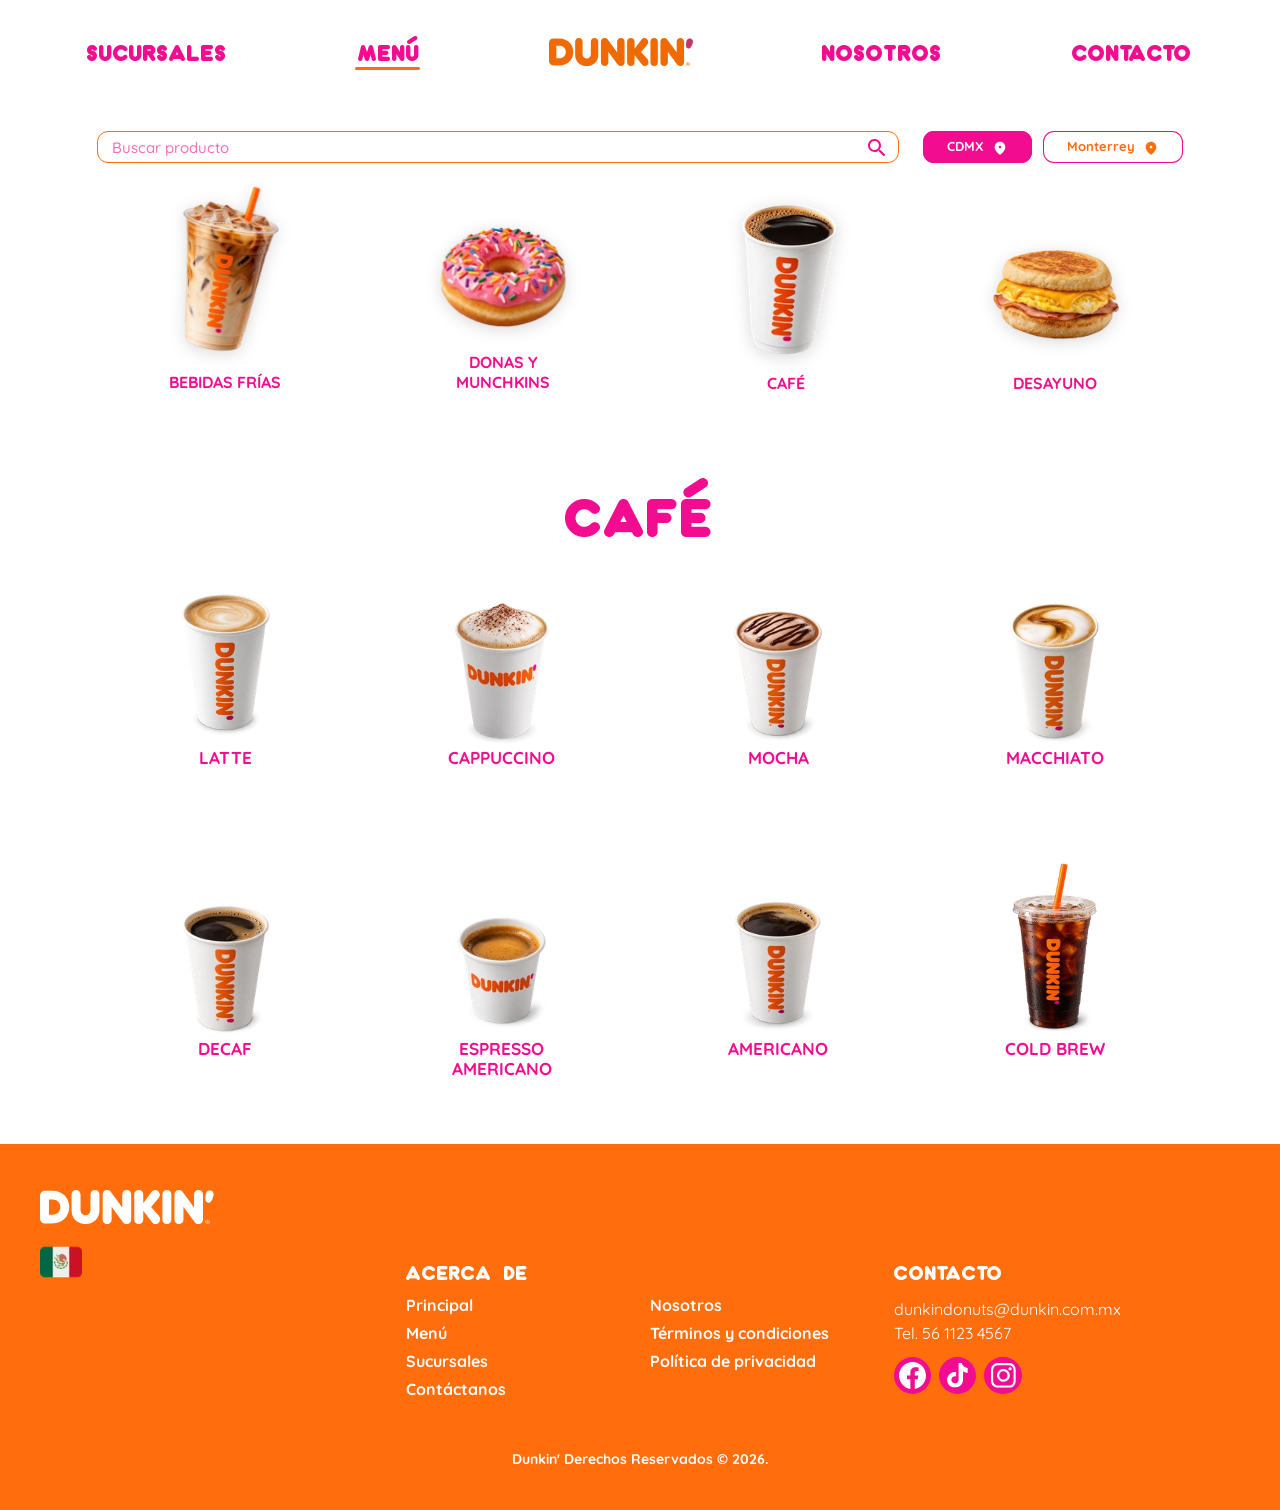
==== menu-cafe.html @ 3e859b5a "Entrega académica de Dunkin Web" ====
<!doctype html>
<html lang="es-MX">
<head>
  <meta charset="utf-8">
  <meta name="viewport" content="width=device-width, initial-scale=1">
  <title>Menú-Café | Dunkin’ México</title>
  <link rel="icon" href="data:,">
  <link rel="stylesheet" href="css/tokens.css">
  <link rel="stylesheet" href="css/base.css?v=5.2">
  <link rel="stylesheet" href="css/layout.css">
  <link rel="stylesheet" href="css/components.css?v=interaccion">
  <link rel="stylesheet" href="css/site-header.css?v=menu-movil">
  <link rel="stylesheet" href="css/menu-categories.css?v=5.2.1">
  <link rel="stylesheet" href="css/product-card.css?v=interaccion">
  <link rel="stylesheet" href="css/catalog-controls.css?v=fila">
  <link rel="stylesheet" href="css/menu-cafe.css?v=barra-superior">
  <script src="js/city-preference.js" defer></script>
  <link rel="stylesheet" href="css/mobile-menu.css">
  <script src="js/main.js?v=menu-movil-final" defer></script>
  <script src="js/menu-cafe.js?v=barra-superior" defer></script>
</head>
<body class="menu-cafe">
  <a class="skip-link" href="#contenido">Saltar al contenido</a>

  <header id="site-header" class="site-header">
    <div class="site-header__surface layout-container site-header__container">
      <nav id="site-navigation" class="site-header__nav" aria-label="Navegación principal">
        <a class="site-header__link site-header__link--store" href="sucursales.html" aria-label="Sucursales">
          <span class="site-header__store-text">SUCURSALES</span>
          <img class="site-header__store-icon" src="assets/icons/sucursal-movil.svg" alt="" width="32" height="32">
        </a>
        <a id="site-header-menu" class="site-header__link site-header__secondary" href="menu-cafe.html" aria-current="page">MENÚ</a>
        <a class="site-header__brand" href="index.html" aria-label="Dunkin’, inicio">
          <img src="assets/logos/dunkin-header.svg" alt="" width="144" height="28">
        </a>
        <a id="site-header-about" class="site-header__link site-header__secondary" href="nosotros.html">NOSOTROS</a>
        <a id="site-header-contact" class="site-header__link site-header__secondary" href="#footer-contact">CONTACTO</a>
        <button class="site-header__toggle button--graphic button--primary" type="button" aria-label="Menú"
                aria-controls="mobile-menu" aria-haspopup="dialog" aria-expanded="false" hidden>
          <!-- Geometría original de menu-movil.svg, con los estados cromáticos compartidos. -->
          <svg width="32" height="32" viewBox="0 0 32 32" fill="none" aria-hidden="true" focusable="false">
            <rect class="button__graphic-surface" width="32" height="32" rx="16" />
            <path class="button__graphic-ink" d="M9 9H23M9 16.2593H23M9 23H23" stroke-width="3" stroke-linecap="round" />
          </svg>
        </button>
      </nav>
    </div>
  </header>

  <main id="contenido" class="menu-cafe__main" tabindex="-1">
    <div class="layout-container menu-cafe__filters catalog-controls-row">
      <form class="catalog-search" role="search" aria-label="Buscar producto" data-catalog-search="cafe-products">
        <input type="search" name="producto" aria-label="Buscar producto" aria-controls="cafe-products" placeholder="Buscar producto" autocomplete="off">
        <button class="catalog-search__action" type="button" data-search-clear aria-label="Limpiar búsqueda" hidden><span aria-hidden="true">×</span></button>
        <button class="catalog-search__action" type="submit" aria-label="Buscar"><img src="assets/icons/menu-cafe/buscar-producto.svg" width="17" height="17" alt=""></button>
      </form>
      <fieldset class="catalog-cities" aria-label="Ciudad" data-catalog-city>
        <label class="button button--small button--with-icon button--compact button--compact-flat catalog-cities__choice">
          <input type="radio" name="ciudad" value="cdmx" autocomplete="off" checked>
          CDMX <span class="button__location-icon" aria-hidden="true"></span>
        </label>
        <label class="button button--small button--with-icon button--compact button--compact-flat catalog-cities__choice">
          <input type="radio" name="ciudad" value="monterrey" autocomplete="off">
          Monterrey <span class="button__location-icon button__location-icon--monterrey" aria-hidden="true"></span>
        </label>
      </fieldset>
    </div>

    <nav class="menu-cafe__categories" aria-label="Categorías del menú">
      <div class="layout-container menu-cafe__category-row">
        <ul class="layout-grid menu-category-grid" role="list">
          <li class="menu-category--cold">
            <div class="category-link" data-category="bebidas-frias">
              <picture>
                <source type="image/webp" srcset="assets/images/webp/categories/bebidas-frias-180.webp 180w, assets/images/webp/categories/bebidas-frias-360.webp 360w" sizes="149px">
                <img class="category-link__image image-shadow image-shadow--alpha" src="assets/images/categories/bebidas-frias.png" width="1182" height="1330" alt="" loading="lazy">
              </picture>
              <span class="category-label">BEBIDAS FRÍAS</span>
            </div>
          </li>
          <li class="menu-category--donuts">
            <div class="category-link" data-category="donas-y-munchkins">
              <picture>
                <source type="image/webp" srcset="assets/images/webp/categories/donas-y-munchkins-180.webp 180w, assets/images/webp/categories/donas-y-munchkins-360.webp 360w" sizes="179px">
                <img class="category-link__image image-shadow image-shadow--alpha" src="assets/images/categories/donas-y-munchkins.png" width="1536" height="1024" alt="" loading="lazy">
              </picture>
              <span class="category-label">DONAS Y MUNCHKINS</span>
            </div>
          </li>
          <li class="menu-category--coffee">
            <a class="category-link" data-category="cafe" href="#cafe" aria-current="location">
              <picture>
                <source type="image/webp" srcset="assets/images/webp/categories/cafe-180.webp 180w, assets/images/webp/categories/cafe-360.webp 360w" sizes="158px">
                <img class="category-link__image image-shadow image-shadow--alpha" src="assets/images/categories/cafe.png" width="1145" height="1374" alt="" loading="lazy">
              </picture>
              <span class="category-label">CAFÉ</span>
            </a>
          </li>
          <li class="menu-category--breakfast">
            <div class="category-link" data-category="desayuno">
              <picture>
                <source type="image/webp" srcset="assets/images/webp/categories/desayuno-180.webp 180w, assets/images/webp/categories/desayuno-360.webp 360w" sizes="150px">
                <img class="category-link__image image-shadow image-shadow--alpha" src="assets/images/categories/desayuno.png" width="1536" height="1024" alt="" loading="lazy">
              </picture>
              <span class="category-label">DESAYUNO</span>
            </div>
          </li>
        </ul>
      </div>
      <div class="catalog-category-rail" data-category-rail="62" tabindex="0" role="group" aria-label="Categorías desplazables">
        <ul class="catalog-category-rail-list" role="list">
          <li class="menu-category--breakfast">
            <div class="category-link" data-category="desayuno">
              <picture>
                <source type="image/webp" srcset="assets/images/webp/categories/desayuno-180.webp 180w, assets/images/webp/categories/desayuno-360.webp 360w" sizes="127px">
                <img class="category-link__image image-shadow image-shadow--alpha" src="assets/images/categories/desayuno.png" width="1536" height="1024" alt="" loading="lazy">
              </picture>
              <span class="category-label">DESAYUNOS</span>
            </div>
          </li>
          <li class="menu-category--coffee">
            <a class="category-link" data-category="cafe" href="#cafe" aria-current="location">
              <picture>
                <source type="image/webp" srcset="assets/images/webp/categories/cafe-180.webp 180w, assets/images/webp/categories/cafe-360.webp 360w" sizes="113px">
                <img class="category-link__image image-shadow image-shadow--alpha" src="assets/images/categories/cafe.png" width="1145" height="1374" alt="" loading="lazy">
              </picture>
              <span class="category-label">CAFÉS</span>
            </a>
          </li>
          <li class="menu-category--donuts">
            <div class="category-link" data-category="donas-y-munchkins">
              <picture>
                <source type="image/webp" srcset="assets/images/webp/categories/donas-y-munchkins-180.webp 180w, assets/images/webp/categories/donas-y-munchkins-360.webp 360w" sizes="135px">
                <img class="category-link__image image-shadow image-shadow--alpha" src="assets/images/categories/donas-y-munchkins.png" width="1536" height="1024" alt="" loading="lazy">
              </picture>
              <span class="category-label">DONAS Y MUNCHKINS</span>
            </div>
          </li>
          <li class="menu-category--cold">
            <div class="category-link" data-category="bebidas-frias">
              <picture>
                <source type="image/webp" srcset="assets/images/webp/categories/bebidas-frias-180.webp 180w, assets/images/webp/categories/bebidas-frias-360.webp 360w" sizes="112px">
                <img class="category-link__image image-shadow image-shadow--alpha" src="assets/images/categories/bebidas-frias.png" width="1182" height="1330" alt="" loading="lazy">
              </picture>
              <span class="category-label">BEBIDAS FRÍAS</span>
            </div>
          </li>
        </ul>
      </div>
    </nav>

    <section id="cafe" class="layout-container menu-cafe__catalog" aria-labelledby="cafe-title">
      <h1 id="cafe-title">CAFÉ</h1>
      <ul id="cafe-products" class="menu-cafe__products" role="list" aria-labelledby="cafe-title">
        <li id="producto-latte" class="product-card product-card--latte">
          <picture class="product-card__media">
            <source type="image/webp" srcset="assets/images/webp/menu-cafe/latte-192.webp 192w, assets/images/webp/menu-cafe/latte-384.webp 384w" sizes="(min-width: 48rem) 120px, 104px">
            <img class="product-card__image" src="assets/images/menu-cafe/originales/latte.png" width="1024" height="1536" alt="" loading="lazy" decoding="async">
          </picture>
          <span class="product-card__name">LATTE</span>
        </li>
        <li id="producto-cappuccino" class="product-card product-card--cappuccino">
          <picture class="product-card__media">
            <source type="image/webp" srcset="assets/images/webp/menu-cafe/cappuccino-192.webp 192w, assets/images/webp/menu-cafe/cappuccino-384.webp 384w" sizes="(min-width: 48rem) 141px, 122px">
            <img class="product-card__image" src="assets/images/menu-cafe/originales/cappuccino.png" width="1199" height="1312" alt="" loading="lazy" decoding="async">
          </picture>
          <span class="product-card__name">CAPPUCCINO</span>
        </li>
        <li id="producto-mocha" class="product-card product-card--mocha">
          <picture class="product-card__media">
            <source type="image/webp" srcset="assets/images/webp/menu-cafe/mocha-192.webp 192w, assets/images/webp/menu-cafe/mocha-384.webp 384w" sizes="(min-width: 48rem) 143px, 124px">
            <img class="product-card__image" src="assets/images/menu-cafe/originales/mocha.png" width="1225" height="1284" alt="" loading="lazy" decoding="async">
          </picture>
          <span class="product-card__name">MOCHA</span>
        </li>
        <li id="producto-macchiato" class="product-card product-card--macchiato">
          <picture class="product-card__media">
            <source type="image/webp" srcset="assets/images/webp/menu-cafe/macchiato-192.webp 192w, assets/images/webp/menu-cafe/macchiato-384.webp 384w" sizes="(min-width: 48rem) 142px, 123px">
            <img class="product-card__image" src="assets/images/menu-cafe/originales/macchiato.png" width="1210" height="1300" alt="" loading="lazy" decoding="async">
          </picture>
          <span class="product-card__name">MACCHIATO</span>
        </li>
        <li id="producto-decaf" class="product-card product-card--decaf">
          <picture class="product-card__media">
            <source type="image/webp" srcset="assets/images/webp/menu-cafe/decaf-192.webp 192w, assets/images/webp/menu-cafe/decaf-384.webp 384w" sizes="(min-width: 48rem) 153px, 133px">
            <img class="product-card__image" src="assets/images/menu-cafe/originales/decaf.png" width="1312" height="1199" alt="" loading="lazy" decoding="async">
          </picture>
          <span class="product-card__name">DECAF</span>
        </li>
        <li id="producto-espresso" class="product-card product-card--espresso">
          <picture class="product-card__media">
            <source type="image/webp" srcset="assets/images/webp/menu-cafe/espresso-192.webp 192w, assets/images/webp/menu-cafe/espresso-384.webp 384w" sizes="(min-width: 48rem) 153px, 133px">
            <img class="product-card__image" src="assets/images/menu-cafe/originales/espresso.png" width="1312" height="1199" alt="" loading="lazy" decoding="async">
          </picture>
          <span class="product-card__name">ESPRESSO<br>AMERICANO</span>
        </li>
        <li id="producto-americano" class="product-card product-card--americano">
          <picture class="product-card__media">
            <source type="image/webp" srcset="assets/images/webp/menu-cafe/americano-192.webp 192w, assets/images/webp/menu-cafe/americano-384.webp 384w" sizes="(min-width: 48rem) 144px, 125px">
            <img class="product-card__image" src="assets/images/menu-cafe/originales/americano.png" width="1237" height="1271" alt="" loading="lazy" decoding="async">
          </picture>
          <span class="product-card__name">AMERICANO</span>
        </li>
        <li id="producto-cold-brew" class="menu-cafe__linked-product">
          <a class="product-card product-card--cold-brew" href="producto.html?producto=cold-brew">
            <picture class="product-card__media">
              <source type="image/webp" srcset="assets/images/webp/menu-cafe/cold-brew-192.webp 192w, assets/images/webp/menu-cafe/cold-brew-384.webp 384w" sizes="(min-width: 48rem) 120px, 104px">
              <img class="product-card__image" src="assets/images/menu-cafe/originales/cold-brew.png" width="1024" height="1536" alt="" loading="lazy" decoding="async">
            </picture>
            <span class="product-card__name">COLD BREW</span>
          </a>
        </li>
      </ul>
      <div class="catalog-empty" data-search-empty hidden>
        <h2>No encontramos productos</h2>
        <p>Intenta buscar con otro nombre.</p>
        <button type="button" class="catalog-empty__restore" data-search-clear>Ver todos los productos</button>
      </div>
      <p class="catalog-search__status" role="status" data-search-status></p>
    </section>
  </main>

  <footer id="site-footer" class="site-footer">
    <div class="layout-container layout-grid site-footer__inner">
      <div class="site-footer__brand">
        <a href="index.html" aria-label="Dunkin’, inicio">
          <picture>
            <source media="(min-width: 48rem)" srcset="assets/logos/dunkin-footer-escritorio.svg" width="174" height="35">
            <img src="assets/logos/dunkin-footer-movil.svg" width="168" height="33" alt="">
          </picture>
        </a>
        <picture class="site-footer__flag"><source type="image/webp" srcset="assets/images/webp/brand/bandera-mexico-48.webp 48w, assets/images/webp/brand/bandera-mexico-96.webp 96w" sizes="42px"><img src="assets/images/brand/bandera-mexico.png" width="40" height="40" alt="México" loading="lazy"></picture>
      </div>
      <nav class="site-footer__nav" aria-labelledby="footer-about">
        <h2 class="site-footer__heading" id="footer-about">ACERCA DE</h2>
        <ul class="site-footer__links" role="list">
          <li><a href="index.html">Principal</a></li>
          <li><a href="menu-cafe.html" aria-current="page">Menú</a></li>
          <li><a href="sucursales.html">Sucursales</a></li>
          <li><a href="#footer-contact">Contáctanos</a></li>
        </ul>
        <ul class="site-footer__links" role="list">
          <li><a href="nosotros.html">Nosotros</a></li>
          <li><a role="link" aria-disabled="true">Términos y condiciones</a></li>
          <li><a role="link" aria-disabled="true">Política de privacidad</a></li>
        </ul>
      </nav>
      <div class="site-footer__contact">
        <h2 class="site-footer__heading" id="footer-contact">CONTACTO</h2>
        <address>
          <a href="mailto:dunkindonuts@dunkin.com.mx">dunkindonuts@dunkin.com.mx</a>
          <a href="tel:5611234567">Tel. 56 1123 4567</a>
        </address>
        <ul class="site-footer__socials" role="list" aria-label="Redes sociales">
          <li><a class="site-footer__social" aria-label="Facebook" role="link" aria-disabled="true"><picture>
            <source media="(min-width: 48rem)" srcset="assets/icons/facebook-escritorio.svg" width="27" height="27">
            <img src="assets/icons/facebook-movil.svg" width="27" height="27" alt="">
          </picture></a></li>
          <li><a class="site-footer__social" aria-label="TikTok" role="link" aria-disabled="true"><picture>
            <source media="(min-width: 48rem)" srcset="assets/icons/tiktok-escritorio.svg" width="21" height="25">
            <img src="assets/icons/tiktok-movil.svg" width="21" height="24" alt="">
          </picture></a></li>
          <li><a class="site-footer__social" aria-label="Instagram" role="link" aria-disabled="true"><picture>
            <source media="(min-width: 48rem)" srcset="assets/icons/instagram-escritorio.svg" width="25" height="25">
            <img src="assets/icons/instagram-movil.svg" width="24" height="24" alt="">
          </picture></a></li>
        </ul>
      </div>
      <p class="site-footer__copyright">Dunkin' Derechos Reservados © 2026.</p>
    </div>
  </footer>
</body>
</html>
---- css/tokens.css ----
:root {
  /* Figma: colores, radios, tipografía y medidas de los frames. */
  --color-pink: #F20C90;
  --color-orange: #FF6D0D;
  --color-light-pink: #F76DBC;
  --color-white: #FFFFFF;
  --color-off-white: #F5F5F5;
  --color-dark: #1C1C1C;

  --radius-button: 11px;
  --radius-label: 15px;
  --radius-photo: 25px;

  --font-dunkin-sans: "Dunkin Sans";
  --font-dunkin-regular: "Dunkin Regular";
  --font-quicksand: "Quicksand";
  --weight-regular: 400;
  --weight-semibold: 600;
  --weight-bold: 700;

  /* Tamaños en rem equivalentes a las lecturas de Figma a 16 px de raíz. */
  --type-hero-mobile: 3rem;
  --type-hero-intro-desktop: 4.061875rem; /* 64.99 px */
  --type-hero-brand-desktop: 7.673125rem; /* 122.77 px */
  --type-featured-mobile: 2.875rem;
  --type-featured-desktop: 5rem;
  --type-section-title: 3rem;
  --type-store-promo: 2.5rem;
  --type-nav-desktop: 1.25rem;
  --type-locator: 1.5rem;
  --type-copy-mobile: 1rem;
  --type-copy-desktop: 1.25rem;
  --type-category-mobile: 0.9375rem;
  --type-category-desktop: 1.006875rem; /* 16.11 px */
  --type-marquee-mobile: 0.9375rem;
  --type-marquee-desktop: 1.25rem;
  --type-footer-mobile: 0.9375rem;
  --type-footer-desktop: 0.97rem; /* 15.52 px */
  --type-button-small: 0.8125rem;
  --type-button-default: 1rem;
  --type-button-large: 1.125rem;

  --leading-tight: 1.2;
  --leading-copy: 1.5;
  --leading-store-promo: 1.075; /* 43 px a 40 px */
  --leading-marquee-mobile: 1.066667; /* 16 px a 15 px */
  --tracking-featured-copy: -0.019em;
  --tracking-store-promo: -0.04em;

  --reference-desktop: 82.375rem; /* 1318 px */
  --reference-mobile: 25.125rem; /* 402 px */

  /* Propuesta web: espaciado y límite exterior del contenedor. */
  --space-4: 0.25rem;
  --space-8: 0.5rem;
  --space-12: 0.75rem;
  --space-16: 1rem;
  --space-24: 1.5rem;
  --space-32: 2rem;
  --space-40: 2.5rem;
  --space-48: 3rem;
  --space-64: 4rem;
  --space-80: 5rem;
  --space-96: 6rem;

  --container-max: var(--reference-desktop);
  --grid-gutter-wide: 1.25rem;
  --brand-label-padding-inline: 1.8125rem; /* 29 px en Figma */
  --target-size: 2.75rem;

  /* Normalizaciones web. Las medidas originales figuran en la guía. */
  --leading-marquee-desktop: 1.5rem;
  --leading-footer-body: 1.25rem;
  --shadow-soft: 0 3px 8px rgba(0, 0, 0, .15);
  --shadow-medium: 0 4px 12px rgba(0, 0, 0, .25);
}
---- css/base.css ----
/* Las tres fuentes .otf locales contienen datos TrueType. */
@font-face {
  font-family: "Dunkin Sans";
  src: url("../assets/fonts/dunkin-sans-regular.otf") format("truetype");
  font-style: normal;
  font-weight: 400;
  font-display: swap;
}

@font-face {
  font-family: "Dunkin Sans";
  src: url("../assets/fonts/dunkin-sans-bold.otf") format("truetype");
  font-style: normal;
  font-weight: 700;
  font-display: swap;
}

@font-face {
  font-family: "Dunkin Regular";
  src: url("../assets/fonts/dunkin-regular.otf") format("truetype");
  font-style: normal;
  font-weight: 400;
  font-display: swap;
}

@font-face {
  font-family: "Quicksand";
  src: url("../assets/fonts/quicksand-variable.ttf") format("truetype");
  font-style: normal;
  font-weight: 300 700;
  font-display: swap;
}

*, *::before, *::after {
  box-sizing: border-box;
}

body {
  margin: 0;
  background: var(--color-white);
  color: var(--color-dark);
  font-family: var(--font-quicksand);
  font-size: var(--type-copy-mobile);
  font-weight: var(--weight-regular);
  font-synthesis: none;
  line-height: var(--leading-copy);
}

:where(h1, h2, h3, p, ul, figure) {
  margin: 0;
}

:where(h1, h2, h3) {
  font-family: var(--font-dunkin-sans);
  font-weight: var(--weight-bold);
  line-height: var(--leading-tight);
  overflow-wrap: anywhere;
}

:where(ul) {
  padding-inline-start: var(--space-24);
}

:where(img) {
  display: block;
  max-inline-size: 100%;
  block-size: auto;
}

:where(a) {
  color: inherit;
  text-underline-offset: 0.16em;
}

:where(button) {
  color: inherit;
  font: inherit;
}

:focus-visible {
  outline: 2px solid currentColor;
  outline-offset: var(--space-4);
}

.skip-link {
  position: absolute;
  inset-block-start: var(--space-8);
  inset-inline-start: var(--space-8);
  z-index: 11;
  padding: var(--space-8) var(--space-12);
  background: var(--color-white);
  color: var(--color-dark);
  font-weight: var(--weight-bold);
}

.skip-link:not(:focus) {
  clip-path: inset(50%);
}
---- css/layout.css ----
/* Propuesta web: 4 columnas de base, 8 desde 768 px y 10 desde 1024 px. */
:root {
  --grid-columns: 4;
  --page-gutter: var(--space-24);
  --grid-gap: var(--space-16);
  --section-space: var(--space-32);
}

@media (min-width: 48rem) {
  :root {
    --grid-columns: 8;
    --page-gutter: var(--space-32);
    --grid-gap: var(--grid-gutter-wide);
    --section-space: var(--space-40);
  }
}

@media (min-width: 64rem) {
  :root {
    --grid-columns: 10;
    --page-gutter: var(--space-40);
    --grid-gap: var(--grid-gutter-wide);
    --section-space: var(--space-48);
  }
}

.layout-container {
  inline-size: 100%;
  max-inline-size: var(--container-max);
  margin-inline: auto;
  padding-inline: var(--page-gutter);
}

.layout-grid {
  display: grid;
  grid-template-columns: repeat(var(--grid-columns), minmax(0, 1fr));
  gap: var(--grid-gap);
}

.layout-grid > * {
  min-inline-size: 0;
}

/* Cuatro elementos por fila desde tableta. En 10 columnas, los extremos
   ocupan dos columnas y los elementos centrales ocupan tres. */
.layout-grid--four-up > * {
  grid-column: span 2;
}

@media (min-width: 64rem) {
  .layout-grid--four-up > :is(:nth-child(4n + 2), :nth-child(4n + 3)) {
    grid-column: span 3;
  }
}

.layout-stack {
  display: flex;
  flex-direction: column;
  align-items: start;
  gap: var(--stack-gap, var(--space-16));
}

.layout-cluster {
  display: flex;
  flex-wrap: wrap;
  align-items: center;
  gap: var(--cluster-gap, var(--space-16));
}
---- css/components.css ----
.button {
  --button-background: transparent;
  --button-color: var(--color-white);
  --button-border: transparent;
  --button-font-size: var(--type-button-default);
  --button-padding-inline: var(--space-24);

  position: relative;
  display: inline-flex;
  align-items: center;
  justify-content: center;
  min-inline-size: var(--target-size);
  min-block-size: var(--target-size);
  max-inline-size: 100%;
  padding: var(--space-8) var(--button-padding-inline);
  border: 1px solid var(--button-border);
  border-radius: var(--radius-button);
  background: var(--button-display-background, var(--button-background));
  color: var(--button-display-color, var(--button-color));
  font-family: var(--font-quicksand);
  font-size: var(--button-font-size);
  font-weight: var(--weight-bold);
  line-height: var(--leading-tight);
  text-align: center;
  text-decoration: none;
  overflow-wrap: anywhere;
  cursor: pointer;
}

.button--primary {
  --button-background: var(--color-pink);
}

.button--secondary {
  --button-background: var(--color-orange);
}

.button--inverse {
  --button-background: var(--color-white);
  --button-color: var(--color-pink);
}

.button--outline {
  --button-color: var(--color-pink);
  --button-border: var(--color-orange);
}

.button--outline[data-outline="pink"] {
  --button-border: var(--color-pink);
}

.button--small {
  --button-font-size: var(--type-button-small);
}

.button--large {
  --button-font-size: var(--type-button-large);
}

.button--narrow {
  --button-padding-inline: var(--space-12);
}

.button--compact {
  min-block-size: 0;
  border: 0;
}

.button--compact::before {
  position: absolute;
  inset-inline: 0;
  inset-block: min(0px, calc((100% - var(--target-size)) / 2));
  content: "";
}

.button--compact-flat {
  min-block-size: 2rem;
  padding-block: 0;
}

.button--with-icon {
  gap: var(--space-8);
}

.button--with-icon img,
.button--icon-only img {
  flex: none;
}

.button--icon-only {
  padding: var(--space-4);
}

.button__location-icon {
  flex: none;
  inline-size: var(--space-24);
  block-size: var(--space-24);
  background-color: currentColor;
  mask: url("../assets/icons/ubicacion.svg") center / contain no-repeat;
}

/* Los botones de icono con arte vectorial conservan su área táctil transparente. */
.button__graphic-surface {
  fill: var(--button-display-background, var(--button-background));
  stroke: var(--button-display-edge, transparent);
  stroke-width: 2px;
}

.button__graphic-ink {
  stroke: var(--button-display-color, var(--button-color, var(--color-white)));
}

@media (hover: hover) and (pointer: fine) {
  :is(.button, .button--graphic) {
    --button-hover-scale: 1.03;
    --button-hover-transition: 250ms ease;
  }

  :is(.button--primary, .button--secondary) {
    --button-hover-background: var(--color-white);
    --button-hover-color: var(--button-background);
    --button-hover-edge: var(--button-background);
  }

  .button--inverse {
    --button-hover-background: var(--color-pink);
    --button-hover-color: var(--color-white);
  }

  .button--outline {
    --button-hover-background: var(--button-border);
    --button-hover-color: var(--color-white);
  }

  :is(.button, .button--graphic):hover:not(:disabled, [aria-disabled="true"]) {
    --button-display-background: var(--button-hover-background, var(--button-background));
    --button-display-color: var(--button-hover-color, var(--button-color, var(--color-white)));
    --button-display-edge: var(--button-hover-edge, transparent);

    scale: var(--button-hover-scale);
  }

  /* El borde superpuesto no cambia el tamaño, incluso si el botón no tiene borde en reposo. */
  .button::after {
    position: absolute;
    inset: 0;
    border: 1px solid var(--button-display-edge, transparent);
    border-radius: inherit;
    pointer-events: none;
    transition: border-color var(--button-hover-transition);
    content: "";
  }

  .button__graphic-surface {
    transition: fill var(--button-hover-transition), stroke var(--button-hover-transition);
  }

  .button__graphic-ink {
    transition: stroke var(--button-hover-transition);
  }

  @media (prefers-reduced-motion: reduce) {
    :is(.button, .button--graphic) {
      --button-hover-scale: 1;
      --button-hover-transition: 0s;
    }
  }
}

:is(.button, .button--graphic, .loop-control):not(:disabled, [aria-disabled="true"]) {
  transition: scale 120ms ease;
}

@media (hover: hover) and (pointer: fine) {
  :is(.button, .button--graphic):not(:disabled, [aria-disabled="true"]) {
    transition: background-color var(--button-hover-transition),
      color var(--button-hover-transition),
      scale var(--button-scale-transition, var(--button-hover-transition));
  }
}

@media (prefers-reduced-motion: no-preference) {
  :is(.button, .button--graphic, .loop-control):active:not(:disabled, [aria-disabled="true"]) {
    --button-scale-transition: 120ms ease;
    scale: .97;
  }
}

@media (prefers-reduced-motion: reduce) {
  .loop-control {
    transition: none;
  }
}

.loop-control {
  display: grid;
  inline-size: var(--target-size);
  block-size: var(--target-size);
  place-items: center;
  padding: 0;
  border: 0;
  border-radius: var(--radius-button);
  background: transparent;
  color: var(--color-pink);
  cursor: pointer;
}

.loop-control[hidden] {
  display: none;
}

.loop-control::before,
.loop-control::after {
  content: "";
  grid-area: 1 / 1;
}

.loop-control::before {
  inline-size: 1.75rem;
  block-size: 1.75rem;
  border: 1px solid currentColor;
  border-radius: 50%;
  background: var(--color-white);
}

.loop-control::after {
  inline-size: 0.625rem;
  block-size: 0.75rem;
  border-inline: 0.1875rem solid currentColor;
}

.loop-control[data-paused]::after {
  border: 0;
  background: currentColor;
  clip-path: polygon(0 0, 100% 50%, 0 100%);
  translate: 1px 0;
}

.loop-control:focus-visible {
  outline-offset: -2px;
}

:is(.button, .store-locator-link):focus-visible {
  outline: 2px solid var(--color-dark);
  outline-offset: 2px;
  box-shadow: 0 0 0 2px var(--color-white);
}

.button:disabled {
  opacity: 0.55;
  cursor: default;
}

@media (forced-colors: active) {
  :is(.button, .store-locator-link):focus-visible {
    outline-color: Highlight;
  }
}

.store-locator-banner {
  background: var(--color-pink);
}

.store-locator-link {
  display: flex;
  justify-content: center;
  align-items: center;
  gap: 0.5625rem;
  min-block-size: var(--space-64);
  inline-size: 100%;
  padding-inline: var(--space-16);
  color: var(--color-off-white);
  font-size: var(--type-locator);
  font-weight: var(--weight-bold);
  line-height: var(--leading-tight);
  text-align: center;
  text-decoration: none;
}

.store-locator-link img {
  flex: none;
}

.store-locator-link:focus-visible {
  outline-offset: -4px;
  box-shadow: inset 0 0 0 2px var(--color-white);
}

@media (min-width: 64rem) {
  .store-locator-link {
    gap: 0.8125rem;
  }
}

@media (hover: hover) and (pointer: fine) {
  .store-locator-link[href]:hover {
    text-decoration: underline;
    text-underline-offset: 0.16em;
  }
}

.brand-label {
  --label-color: var(--color-pink);

  display: inline-block;
  padding: var(--space-8) var(--brand-label-padding-inline);
  border-radius: var(--radius-label);
  background: var(--label-color);
  color: var(--color-white);
  font-size: var(--type-marquee-mobile);
  font-weight: var(--weight-bold);
  line-height: var(--leading-marquee-mobile);
}

.brand-label--orange {
  --label-color: var(--color-orange);
}

@media (min-width: 64rem) {
  .brand-label {
    font-size: var(--type-marquee-desktop);
    line-height: var(--leading-marquee-desktop);
  }
}

.category-link {
  display: flex;
  flex-direction: column;
  align-items: center;
  gap: var(--category-gap, var(--space-12));
  min-block-size: var(--target-size);
  text-align: center;
  text-decoration: none;
}

.category-label {
  color: var(--color-pink);
  font-size: var(--type-category-mobile);
  font-weight: var(--weight-bold);
  line-height: var(--leading-tight);
}

@media (min-width: 64rem) {
  .category-label {
    font-size: var(--category-label-size, var(--type-category-desktop));
  }
}

/* Movimiento compartido de las imágenes de categorías y del catálogo. */
@media (hover: hover) and (pointer: fine) {
  .category-link:hover .category-label,
  .product-card:hover .product-card__name {
    color: var(--color-orange);
  }

  .category-link:hover .category-link__image.image-shadow {
    --image-shadow: var(--shadow-medium);
  }

  .product-card:hover .product-card__image {
    filter: drop-shadow(var(--shadow-soft));
  }

  @media (prefers-reduced-motion: no-preference) {
    :is(.category-label, .product-card__name) {
      transition: color 250ms ease-out;
    }

    :is(.category-link__image, .product-card__image) {
      transition: scale 250ms ease-out, translate 250ms ease-out, filter 250ms ease-out;
    }

    .category-link:hover .category-link__image,
    .product-card:hover:not(:active) .product-card__image {
      scale: 1.05;
      translate: 0 -6px;
    }
  }
}

.photo {
  border-radius: var(--radius-photo);
}

.image-shadow {
  --image-shadow: var(--shadow-soft);
}

.image-shadow--medium {
  --image-shadow: var(--shadow-medium);
}

.image-shadow:not(.image-shadow--alpha) {
  box-shadow: var(--image-shadow);
}

.image-shadow--alpha {
  filter: drop-shadow(var(--image-shadow));
}

.site-footer {
  background: var(--color-orange);
  color: var(--color-white);
  font-size: var(--type-footer-mobile);
  line-height: var(--leading-footer-body);
}

.site-footer__inner {
  row-gap: var(--space-12);
  padding-block: 1.25rem 1.375rem;
}

.site-footer__inner > * {
  grid-column: 1 / -1;
}

.site-footer__brand {
  display: flex;
  align-items: center;
  justify-content: space-between;
  padding-inline-end: var(--space-16);
}

.site-footer__flag {
  flex: none;
  inline-size: 2.5rem;
}

.site-footer__heading {
  font-size: inherit;
  font-weight: var(--weight-regular);
  line-height: inherit;
}

.site-footer__nav {
  display: grid;
  grid-template-columns: repeat(2, minmax(0, 1fr));
  column-gap: var(--grid-gap);
  row-gap: var(--space-8);
}

.site-footer__nav .site-footer__heading {
  grid-column: 1 / -1;
}

.site-footer__links,
.site-footer__socials {
  list-style: none;
  padding: 0;
}

.site-footer__links {
  display: grid;
  align-content: start;
  gap: var(--space-4);
  font-weight: var(--weight-bold);
}

.site-footer a {
  text-decoration: none;
}

.site-footer address {
  display: grid;
  justify-items: start;
  margin-block-start: var(--space-4);
  font-style: normal;
  overflow-wrap: anywhere;
}

.site-footer__socials {
  display: flex;
  flex-wrap: wrap;
  gap: var(--space-8);
  margin-block-start: var(--space-12);
}

.site-footer__social {
  display: grid;
  inline-size: 2.25rem;
  aspect-ratio: 1;
  place-items: center;
  border-radius: 50%;
  background: var(--color-pink);
}

.site-footer__copyright {
  margin-block-start: var(--space-4);
  font-weight: var(--weight-bold);
}

@media (hover: hover) and (pointer: fine) {
  .site-footer :is(nav, address) a[href]:hover {
    text-decoration: underline;
  }

  .site-footer__social {
    transition: scale 250ms ease;
  }

  .site-footer__social:hover {
    scale: 1.03;
  }
}

@media (prefers-reduced-motion: reduce) {
  .site-footer__social {
    transition: none;
  }

  .site-footer__social:hover {
    scale: 1;
  }
}

@media (min-width: 48rem) {
  .site-footer__inner {
    min-block-size: 22.25rem;
    padding-block: 2.875rem var(--space-40);
    row-gap: var(--space-48);
  }

  .site-footer__brand {
    grid-column: 1 / span 2;
    flex-direction: column;
    align-items: start;
    justify-content: start;
    gap: var(--space-16);
    padding-inline-end: 0;
  }

  .site-footer__brand picture img {
    inline-size: 10.875rem;
  }

  .site-footer__flag {
    inline-size: 2.625rem;
  }

  .site-footer__nav {
    grid-column: 3 / span 3;
  }

  .site-footer__contact {
    grid-column: 6 / -1;
  }

  .site-footer__nav,
  .site-footer__contact {
    padding-block-start: 4.25rem;
  }

  .site-footer address {
    margin-block-start: var(--space-12);
  }

  .site-footer__social {
    inline-size: 2.3275rem;
  }

  .site-footer__copyright {
    align-self: end;
    margin: 0;
    text-align: center;
  }
}

@media (min-width: 64rem) {
  .site-footer {
    font-size: var(--type-copy-mobile);
    line-height: var(--leading-copy);
  }

  .site-footer__heading {
    font-size: var(--type-button-large);
  }

  .site-footer__copyright {
    font-size: .875rem;
  }

  .site-footer__brand {
    grid-column: 1 / span 3;
  }

  .site-footer__nav {
    grid-column: 4 / span 4;
  }

  .site-footer__contact {
    grid-column: 8 / -1;
  }
}

@media (width < 48rem) {
  .site-footer :is(nav, address) a[href] {
    display: flex;
    align-items: center;
    min-block-size: var(--target-size);
  }

  .site-footer__links {
    gap: 0;
  }

  .site-footer__links a {
    display: flex;
    align-items: center;
    min-block-size: var(--target-size);
  }
}
---- css/site-header.css ----
:root {
  --site-header-reserve: var(--space-64);
  scroll-padding-block-start: var(--site-header-reserve);
}

@media (min-width: 64rem) {
  :root {
    --site-header-reserve: 6.6875rem;
  }
}

.site-header {
  position: sticky;
  z-index: 10;
  inset-block-start: 0;
  block-size: var(--site-header-reserve);
  pointer-events: none;
}

.site-header__surface {
  background: var(--color-white);
  pointer-events: auto;
  max-inline-size: none;
}

/* The reserved shell preserves the document position while the visible surface contracts. */
.site-header__nav {
  transition: padding-block 250ms ease;
}

.site-header .site-header__link[aria-disabled="true"] {
  text-decoration: none;
  cursor: default;
}

@media (prefers-reduced-motion: reduce) {
  .site-header__nav {
    transition: none;
  }
}

.site-header__nav {
  display: grid;
  align-items: center;
  color: var(--color-pink);
  font-family: var(--font-dunkin-sans);
  font-size: var(--type-nav-desktop);
  font-weight: var(--weight-bold);
  line-height: var(--leading-tight);
}

.site-header__nav > :is(a, button) {
  display: inline-flex;
  align-items: center;
  min-block-size: var(--target-size);
  text-decoration: none;
}

.site-header__link:not([aria-current]):focus-visible {
  text-decoration: underline;
}

@media (hover: hover) and (pointer: fine) {
  .site-header__link:not([aria-current]):hover {
    text-decoration: underline;
  }
}

.site-header__nav > .site-header__toggle,
.site-header__store-icon {
  display: none;
}

.site-header__toggle {
  justify-content: center;
  inline-size: var(--target-size);
  padding: 0;
  border: 0;
  background: transparent;
  cursor: pointer;
}

@media (width < 48rem) {
  .site-header__container {
    /* El área táctil de 44 px añade 6 px al icono y deja un margen visual de 22 px. */
    padding-inline: var(--space-16);
  }
}

@media (width < 64rem) {
  .site-header__nav {
    grid-template-columns: minmax(var(--target-size), 1fr) auto minmax(var(--target-size), 1fr);
    grid-template-rows: minmax(var(--target-size), auto);
    padding-block: .625rem;
  }

  .site-header[data-condensed] .site-header__nav {
    padding-block: .3125rem;
  }

  .site-header__link--store,
  .site-header__brand,
  .site-header__toggle {
    grid-row: 1;
  }

  .site-header__link--store {
    grid-column: 1;
    justify-content: center;
    justify-self: start;
    inline-size: var(--target-size);
  }

  .site-header__store-icon {
    display: block;
  }

  .site-header__store-text,
  .site-header__nav[data-menu="ready"] > .site-header__secondary {
    display: none;
  }

  .site-header__brand {
    grid-column: 2;
  }

  .site-header__nav > .site-header__toggle:not([hidden]) {
    display: inline-flex;
    grid-column: 3;
    justify-self: end;
  }

  .site-header__secondary {
    grid-column: 1 / -1;
    justify-self: start;
  }
}

@media (min-width: 64rem) {
  .site-header__nav {
    /* Cajas originales de Figma. El espacio entre ellas se reduce al estrechar la ventana. */
    grid-template-columns: 8.875rem 3.875rem 9rem 7.5625rem 7.5625rem;
    justify-content: space-between;
    max-inline-size: 69.125rem;
    margin-inline: auto;
    padding-block: 30px 33px;
  }

  .site-header__link {
    justify-self: start;
    white-space: nowrap;
  }
}

@media (min-width: 64rem) {
  .site-header[data-condensed] .site-header__nav {
    padding-block: 1rem 1.0625rem;
  }
}

.site-header__link[aria-current] {
  position: relative;
}

.site-header__link[aria-current]::after {
  position: absolute;
  inset-block-end: var(--space-4);
  inset-inline-start: -3px;
  inline-size: 65px;
  block-size: 3px;
  background: url("../assets/icons/menu-cafe/subrayado-menu.svg") center no-repeat;
  content: "";
  pointer-events: none;
}

@media (width < 64rem) {
  .site-header__link--store[aria-current]::after {
    inset-inline-start: 50%;
    translate: -50% 0;
  }
}
---- css/menu-categories.css ----
.menu-categories {
  /* El botón compartido conserva su área táctil de 44 px, centrada en la posición de Figma. */
  padding-block: var(--space-32) 1.03125rem;
}

.menu-categories__inner {
  --stack-gap: 1.15625rem;

  align-items: center;
}

.menu-category-grid {
  inline-size: 100%;
  max-inline-size: 21.204875rem;
  margin-inline: auto;
  padding: 0;
  list-style: none;
  /* Las dos filas de Figma comparten una retícula de dos columnas. */
  grid-template-columns: minmax(0, 147fr) minmax(0, 166fr);
  align-items: end;
  gap: 0 1.642375rem;
}

.menu-category-grid > li {
  inline-size: min(100%, var(--category-width, 100%));
  justify-self: center;
}

/* Las medidas las fija la retícula, independientemente de la densidad seleccionada. */
.menu-category-grid .category-link > picture {
  inline-size: 100%;
}

.menu-category-grid .category-link__image {
  inline-size: 100%;
  block-size: auto;
  aspect-ratio: var(--category-image-ratio);
}

.menu-category--cold {
  --category-image-ratio: 1182 / 1330;
  --category-width: 8.642375rem;
  --category-gap: 1.125rem;
  --category-label-height: 1.1875rem;
}

.menu-category--donuts {
  --category-image-ratio: 1536 / 1024;
  --category-width: 10.375rem;
  --category-gap: 0.9375rem;
  --category-label-height: 2.3125rem;
  --category-label-width: 6.9375rem;
}

.menu-category--coffee {
  --category-image-ratio: 1145 / 1374;
  --category-width: 9.1875rem;
  --category-gap: 0.375rem;
}

.menu-category--breakfast {
  --category-image-ratio: 1536 / 1024;
  --category-width: 8.6875rem;
  --category-gap: 1.6875rem;
}

.menu-category-grid .category-label {
  max-inline-size: var(--category-label-width, 100%);
  min-block-size: var(--category-label-height, 0);
}

.menu-category--cold .category-link__image {
  margin-block: 0.5px;
  rotate: -0.41deg;
}

@media (min-width: 48rem) {
  .menu-categories {
    padding-block: 1.6875rem 1.65625rem;
  }

  .menu-categories__inner {
    --stack-gap: 1.28125rem;
  }

  .menu-category-grid {
    max-inline-size: 61.1875rem;
    grid-template-columns: minmax(0, 9.284625rem) minmax(0, 11.146rem)
      minmax(0, 9.87025rem) minmax(0, 9.333125rem);
    justify-content: space-between;
    column-gap: var(--space-16);
  }

  .menu-category-grid > li {
    inline-size: 100%;
  }

  .menu-category--cold {
    --category-gap: 1.208625rem;
    --category-label-height: 1.27575rem;
  }

  .menu-category--donuts {
    --category-gap: 1.0071875rem;
    --category-label-height: 2.484375rem;
    --category-label-width: 7.4530625rem;
  }

  .menu-category--coffee {
    --category-gap: 0.402875rem;
  }

  .menu-category--breakfast {
    --category-gap: 1.8129375rem;
  }
}

@media (min-width: 64rem) {
  .menu-category-grid {
    --category-label-size: 1rem;
  }
}
---- css/product-card.css ----
.product-card {
  --product-media-width: var(--product-width-mobile);
  --product-label-size: var(--type-category-mobile);

  display: grid;
  justify-items: center;
  row-gap: 1px;
  min-inline-size: 0;
  color: var(--color-pink);
  font-family: var(--font-quicksand);
  font-size: var(--product-label-size);
  font-weight: var(--weight-bold);
  line-height: var(--leading-tight);
  text-align: center;
  text-decoration: none;
}

.product-card--latte,
.product-card--cold-brew {
  --product-width-mobile: 6.5rem;
  --product-width-wide: 7.465625rem;
  --product-ratio: 1024 / 1536;
}

.product-card--cappuccino {
  --product-width-mobile: 7.625rem;
  --product-width-wide: 8.75775rem;
  --product-ratio: 1199 / 1312;
}

.product-card--mocha {
  --product-width-mobile: 7.75rem;
  --product-width-wide: 8.901375rem;
  --product-ratio: 1225 / 1284;
}

.product-card--macchiato {
  --product-width-mobile: 7.6875rem;
  --product-width-wide: 8.8295625rem;
  --product-ratio: 1210 / 1300;
}

.product-card--americano {
  --product-width-mobile: 7.8125rem;
  --product-width-wide: 8.973125rem;
  --product-ratio: 1237 / 1271;
}

.product-card--decaf,
.product-card--espresso {
  --product-width-mobile: 8.3125rem;
  --product-width-wide: 9.5474375rem;
  --product-ratio: 1312 / 1199;
}

.product-card__media {
  display: block;
  align-self: end;
  inline-size: min(100%, var(--product-media-width));
  aspect-ratio: var(--product-ratio);
}

.product-card__image {
  inline-size: 100%;
  block-size: 100%;
  object-fit: contain;
}

.product-card__name {
  align-self: start;
  overflow-wrap: anywhere;
}

.product-card:focus-visible {
  outline: 2px solid var(--color-dark);
  outline-offset: 3px;
}

@media (min-width: 48rem) {
  .product-card {
    --product-media-width: var(--product-width-wide);
  }
}

@media (min-width: 64rem) {
  .product-card {
    --product-label-size: 1.07675rem;
  }
}

@media (prefers-reduced-motion: no-preference) {
  .product-card:active .product-card__image {
    scale: .97;
  }
}
---- css/catalog-controls.css ----
.catalog-controls-row {
  display: grid;
  gap: var(--space-16);
}

@media (min-width: 48rem) {
  .catalog-controls-row {
    grid-template-columns: minmax(0, 1fr) max-content;
    align-items: center;
    gap: var(--space-24);
  }

  .catalog-controls-row .catalog-cities {
    flex-wrap: nowrap;
  }
}

.catalog-search {
  display: flex;
  align-items: center;
  min-block-size: var(--space-32);
  padding-inline-start: .875rem;
  border: 1px solid var(--color-orange);
  border-radius: var(--radius-button);
}

.catalog-search input,
.catalog-search__action {
  block-size: var(--target-size);
  margin-block: calc((var(--space-32) - var(--target-size) - 2px) / 2);
  padding: 0;
  border: 0;
  background: transparent;
}

.catalog-search input {
  flex: auto;
  min-inline-size: 0;
  color: var(--color-dark);
  font-family: inherit;
  font-size: var(--type-category-mobile);
  font-weight: 500;
}

.catalog-search input::placeholder {
  color: var(--color-light-pink);
  opacity: 1;
}

.catalog-search input::-webkit-search-cancel-button {
  appearance: none;
}

.catalog-search input:focus-visible {
  outline: none;
}

.catalog-search:has(input:focus-visible),
.catalog-search__action:focus-visible,
.catalog-cities__choice:has(input:focus-visible),
.catalog-empty__restore:focus-visible {
  outline: 2px solid var(--color-dark);
  outline-offset: 2px;
}

.catalog-search__action {
  display: grid;
  flex: none;
  place-items: center;
  inline-size: var(--target-size);
  border-radius: var(--radius-button);
  color: var(--color-pink);
  font-size: 1.25rem;
  line-height: 1;
  cursor: pointer;
}

.catalog-search__action[hidden],
.catalog-empty[hidden] {
  display: none;
}

.catalog-search__action:active,
.catalog-empty__restore:active {
  background: var(--color-off-white);
}

.catalog-search__status,
.catalog-cities input {
  position: absolute;
  inline-size: 1px;
  block-size: 1px;
  margin: 0;
  overflow: hidden;
  clip-path: inset(50%);
}

.catalog-cities {
  display: flex;
  flex-wrap: wrap;
  gap: .6875rem;
  min-inline-size: 0;
  margin: 0;
  padding: 0;
  border: 0;
}

.catalog-cities__choice {
  --button-background: var(--color-white);
  --button-color: var(--color-orange);
  --button-hover-background: var(--color-pink);
  --button-hover-color: var(--color-white);

  box-shadow: inset 0 0 0 1px var(--color-pink);
}

.catalog-cities__choice:has(input:checked) {
  --button-background: var(--color-pink);
  --button-color: var(--color-white);
  --button-hover-background: var(--color-white);
  --button-hover-color: var(--color-pink);
}

.catalog-cities__choice .button__location-icon {
  inline-size: var(--space-16);
  block-size: var(--space-16);
}

.catalog-cities__choice .button__location-icon--monterrey {
  mask-image: url("../assets/icons/menu-cafe/ubicacion-monterrey.svg");
}

.catalog-cities__choice:active {
  text-decoration: underline;
  text-underline-offset: .16em;
}

.catalog-empty {
  display: grid;
  justify-items: center;
  gap: var(--space-8);
  margin-block-start: var(--space-32);
  text-align: center;
}

.catalog-empty h2,
.catalog-empty__restore {
  color: var(--color-pink);
}

.catalog-empty__restore {
  min-block-size: var(--target-size);
  padding-inline: var(--space-12);
  border: 0;
  border-radius: var(--radius-button);
  background: transparent;
  font-weight: var(--weight-bold);
  text-decoration: underline;
  text-underline-offset: .16em;
  cursor: pointer;
}

.catalog-category-rail {
  margin-block-start: .6875rem;
  padding-block: var(--space-8);
  overflow-x: auto;
  scrollbar-width: none;
}

.catalog-category-rail:focus-visible {
  outline-offset: -2px;
}

.catalog-category-rail-list {
  display: flex;
  align-items: end;
  gap: var(--space-8);
  min-block-size: 10.9375rem;
  inline-size: max-content;
  margin: 0;
  padding: 0 var(--space-24) 0 0;
  list-style: none;
}

.catalog-category-rail-list > li {
  flex: none;
  inline-size: var(--rail-category-width);
}

.catalog-category-rail-list .category-link {
  gap: var(--rail-label-gap);
}

.catalog-category-rail-list picture,
.catalog-category-rail-list .category-link__image {
  inline-size: 100%;
}

.catalog-category-rail-list .category-link__image {
  aspect-ratio: var(--category-image-ratio);
}

.catalog-category-rail-list .category-label {
  max-inline-size: var(--rail-label-width, 100%);
  font-size: var(--type-copy-mobile);
}

.catalog-category-rail-list .menu-category--cold {
  --rail-category-width: 7rem;
  --rail-label-width: 5.75rem;
  --rail-label-gap: .9375rem;
}

.catalog-category-rail-list .menu-category--donuts {
  --rail-category-width: 8.4375rem;
  --rail-label-width: 6.5rem;
  --rail-label-gap: 1.4375rem;
}

.catalog-category-rail-list .menu-category--coffee {
  --rail-category-width: 7.0625rem;
  --rail-label-gap: var(--space-16);
}

.catalog-category-rail-list .menu-category--breakfast {
  --rail-category-width: 7.9375rem;
  --rail-label-gap: 2.125rem;
}
---- css/menu-cafe.css ----
.menu-cafe__products[hidden],
.menu-cafe__products > [hidden] {
  display: none;
}

.menu-cafe {
  display: flex;
  flex-direction: column;
  min-block-size: 100vh;
}

.menu-cafe__main {
  --menu-catalog-width: 67.875rem;

  flex: 1;
}

.menu-cafe .site-header {
  flex: none;
}

.menu-cafe__category-row {
  display: none;
}

.menu-cafe__catalog {
  padding-block: 2.8125rem var(--space-64);
}

.menu-cafe__catalog h1 {
  color: var(--color-pink);
  font-size: 2.875rem;
  text-align: center;
}

.menu-cafe__products {
  max-inline-size: var(--menu-catalog-width);
  margin-inline: auto;
  display: grid;
  grid-template-columns: repeat(2, minmax(0, 1fr));
  column-gap: var(--grid-gap);
  row-gap: 3.625rem;
  margin-block: var(--space-16) 0;
  padding: 0;
  list-style: none;
}

@media (min-width: 48rem) {
  .menu-cafe__categories .catalog-category-rail {
    display: none;
  }

  .menu-cafe__category-row {
    display: block;
    padding-block-start: .9375rem;
  }

  .menu-cafe__catalog {
    padding-block-start: 5.8125rem;
  }

  .menu-cafe__catalog h1 {
    font-size: var(--type-section-title);
  }

  .menu-cafe__products {
    grid-template-columns: repeat(3, minmax(0, 1fr));
    margin-block-start: var(--space-24);
  }
}

@media (min-width: 64rem) {
  .menu-cafe__products {
    grid-template-columns: repeat(4, minmax(0, 1fr));
    row-gap: 4.625rem;
  }
}

.menu-cafe__products > :is(.product-card, .menu-cafe__linked-product) {
  /* Las imágenes terminan juntas y todos los nombres arrancan en la misma línea. */
  grid-row: span 2;
  grid-template-rows: subgrid;
}

.menu-cafe__linked-product {
  display: grid;
}

.menu-cafe__linked-product > .product-card {
  grid-row: 1 / -1;
  grid-template-rows: subgrid;
}

@media (min-width: 48rem) {
  .menu-cafe__filters {
    max-inline-size: min(var(--container-max), calc(var(--menu-catalog-width) + 2 * var(--page-gutter)));
    margin-block-start: var(--space-24);
  }
}
---- css/mobile-menu.css ----
:root:has(.mobile-menu[open]) {
  overflow: hidden;
}

.mobile-menu {
  --mobile-menu-duration: 300ms;

  position: fixed;
  inset: 0;
  inline-size: 100%;
  max-inline-size: none;
  block-size: 100dvh;
  max-block-size: none;
  margin: 0;
  padding: 0;
  border: 0;
  background: var(--color-pink);
  color: var(--color-white);
  overscroll-behavior: contain;
  overflow: auto;
}

.mobile-menu::backdrop {
  background: transparent;
}

.mobile-menu[open] {
  animation: mobile-menu-enter var(--mobile-menu-duration) ease-out both;
}

.mobile-menu[open][data-closing] {
  animation: mobile-menu-exit var(--mobile-menu-duration) ease-out both;
}

@keyframes mobile-menu-enter {
  from { opacity: 0; }
  to { opacity: 1; }
}

@keyframes mobile-menu-exit {
  from { opacity: 1; }
  to { opacity: 0; }
}

.mobile-menu__layout {
  display: grid;
  grid-template-rows: auto 1fr auto;
  min-block-size: 100%;
}

.mobile-menu__top {
  display: flex;
  justify-content: space-between;
  align-items: center;
  padding: max(3px, env(safe-area-inset-top)) 1.125rem 0 var(--space-24);
}

.mobile-menu__home,
.mobile-menu__close,
.mobile-menu__social span {
  display: inline-flex;
  align-items: center;
  justify-content: center;
  min-inline-size: var(--target-size);
  min-block-size: var(--target-size);
}

.mobile-menu__home {
  gap: var(--space-8);
  padding-inline: .625rem;
  color: var(--color-off-white);
  font: var(--weight-bold) var(--type-copy-mobile) / var(--leading-tight) var(--font-quicksand);
  text-decoration: none;
}

.mobile-menu__home img {
  rotate: 180deg;
}

.mobile-menu__close {
  padding: 0;
  border: 0;
  background: transparent;
  cursor: pointer;
}

.mobile-menu__close img {
  inline-size: 18.3422px;
}

.mobile-menu__links {
  display: grid;
  align-content: center;
  padding-block: var(--space-12) clamp(var(--space-12), 4dvh, 2.5rem);
}

.mobile-menu__links a {
  display: grid;
  min-block-size: clamp(3.5rem, 11.6dvh, 5.9375rem);
  padding-inline: var(--space-8);
  place-items: center;
  color: var(--color-white);
  font: var(--weight-bold) clamp(2rem, 11.45vw, 2.875rem) / var(--leading-tight) var(--font-dunkin-sans);
  text-align: center;
  text-decoration: none;
  transition: background-color var(--mobile-menu-duration) ease-out;
}

@media (hover: hover) and (pointer: fine) {
  .mobile-menu__links a:hover {
    background-color: var(--color-orange);
  }
}

.mobile-menu__links a:active {
  background-color: var(--color-orange);
}

.mobile-menu :is(a, button):focus-visible {
  outline: 2px solid var(--color-dark);
  outline-offset: -4px;
  box-shadow: inset 0 0 0 6px var(--color-white);
}

.mobile-menu__social {
  display: flex;
  justify-content: center;
  gap: 3px;
  margin: 0;
  padding: 0 0 max(1.875rem, env(safe-area-inset-bottom));
  list-style: none;
}

.mobile-menu__social li:nth-child(2) img {
  inline-size: 26.052px;
  block-size: auto;
}

.mobile-menu__social li:nth-child(3) img {
  inline-size: 20.1104px;
  block-size: auto;
}

@media (max-height: 28rem) {
  .mobile-menu__social {
    padding-block-end: var(--space-8);
  }
}

@media (prefers-reduced-motion: reduce) {
  .mobile-menu[open],
  .mobile-menu[open][data-closing] {
    animation: none;
  }

  .mobile-menu__links a {
    transition: none;
  }
}
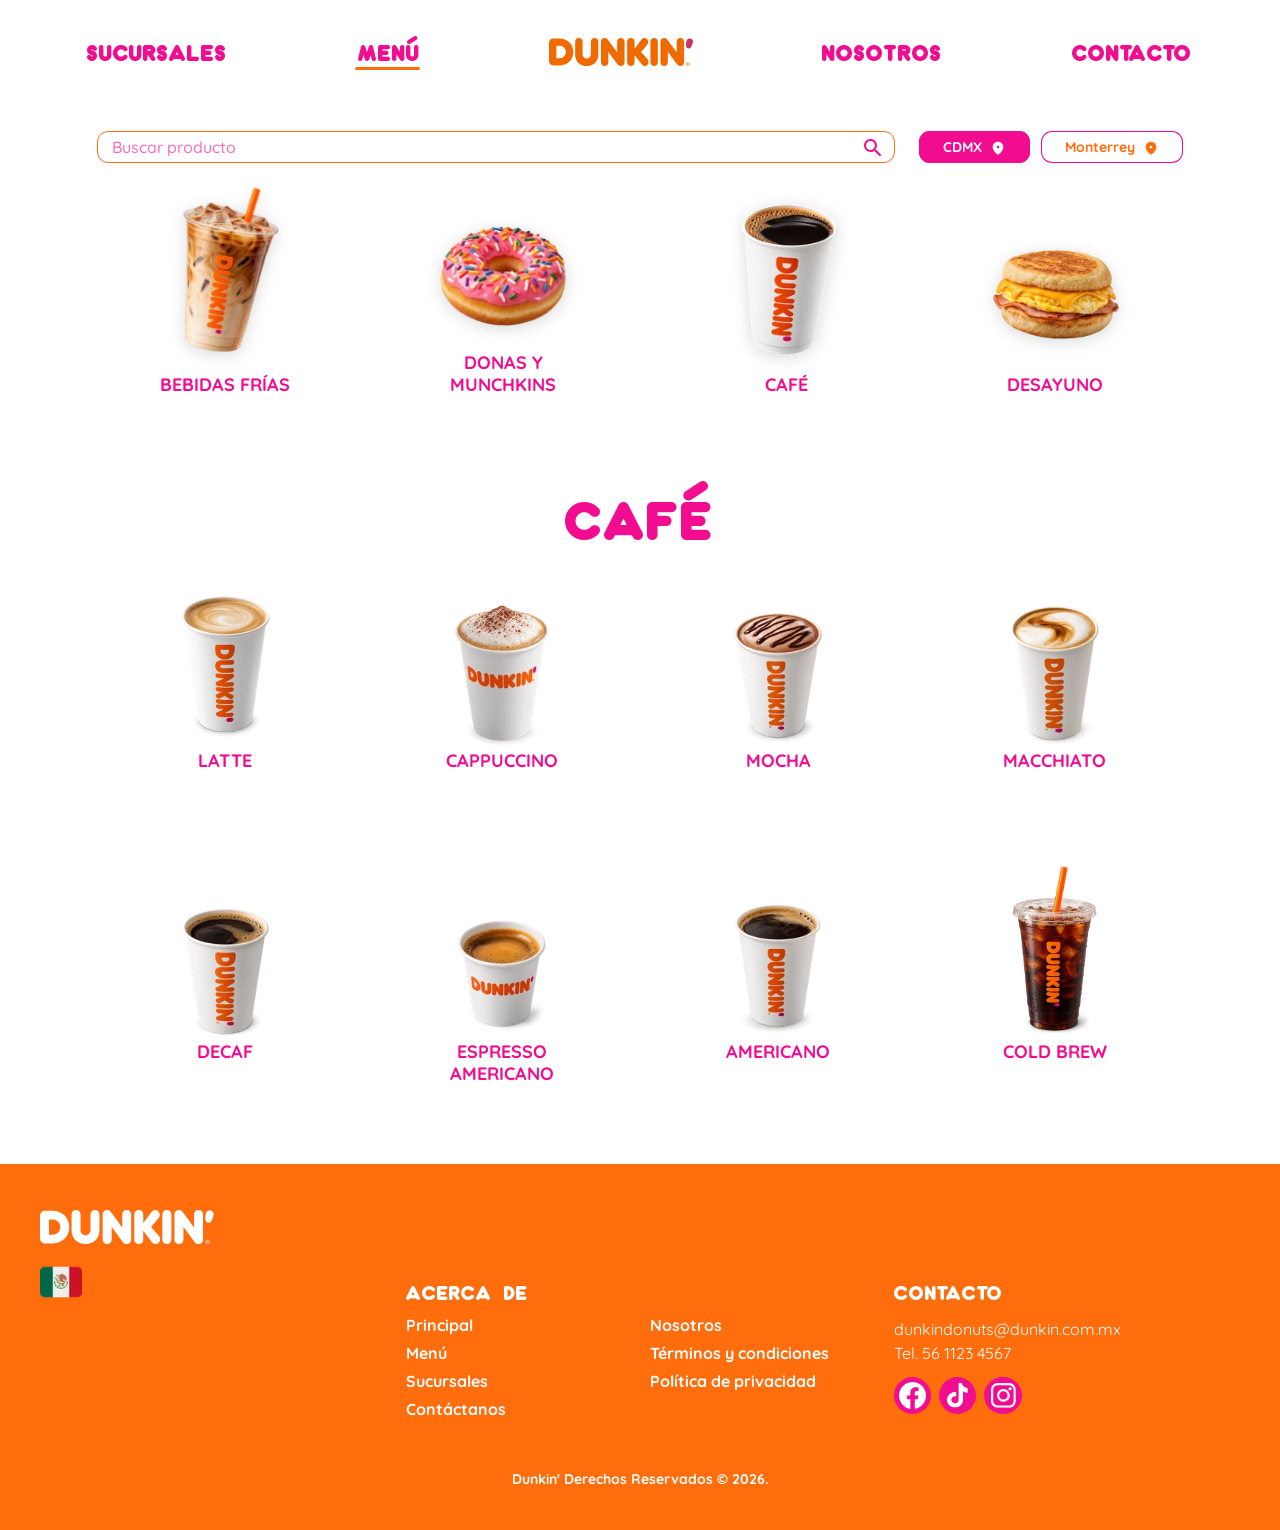
==== commit 14a9e2eb: "Normaliza espaciado y completa el relato de Nosotros" ====
--- a/menu-cafe.html
+++ b/menu-cafe.html
@@ -5,17 +5,17 @@
   <meta name="viewport" content="width=device-width, initial-scale=1">
   <title>Menú-Café | Dunkin’ México</title>
   <link rel="icon" href="data:,">
-  <link rel="stylesheet" href="css/tokens.css">
-  <link rel="stylesheet" href="css/base.css?v=5.2">
-  <link rel="stylesheet" href="css/layout.css">
-  <link rel="stylesheet" href="css/components.css?v=interaccion">
+  <link rel="stylesheet" href="css/tokens.css?v=cintas">
+  <link rel="stylesheet" href="css/base.css?v=tipografia-2">
+  <link rel="stylesheet" href="css/layout.css?v=relato-espacio">
+  <link rel="stylesheet" href="css/components.css?v=relato-espacio">
   <link rel="stylesheet" href="css/site-header.css?v=menu-movil">
-  <link rel="stylesheet" href="css/menu-categories.css?v=5.2.1">
-  <link rel="stylesheet" href="css/product-card.css?v=interaccion">
-  <link rel="stylesheet" href="css/catalog-controls.css?v=fila">
-  <link rel="stylesheet" href="css/menu-cafe.css?v=barra-superior">
+  <link rel="stylesheet" href="css/menu-categories.css?v=tipografia-2">
+  <link rel="stylesheet" href="css/product-card.css?v=tipografia-2">
+  <link rel="stylesheet" href="css/catalog-controls.css?v=tipografia-2">
+  <link rel="stylesheet" href="css/menu-cafe.css?v=relato-espacio">
   <script src="js/city-preference.js" defer></script>
-  <link rel="stylesheet" href="css/mobile-menu.css">
+  <link rel="stylesheet" href="css/mobile-menu.css?v=relato-espacio">
   <script src="js/main.js?v=menu-movil-final" defer></script>
   <script src="js/menu-cafe.js?v=barra-superior" defer></script>
 </head>
--- a/css/tokens.css
+++ b/css/tokens.css
@@ -18,27 +18,48 @@
   --weight-semibold: 600;
   --weight-bold: 700;
 
-  /* Tamaños en rem equivalentes a las lecturas de Figma a 16 px de raíz. */
+  /* Escala por función, a 16 px de raíz. */
+  --type-secondary: 0.875rem;
+  --type-body: 1rem;
+  --type-label: var(--type-body);
+  --type-label-wide: 1.125rem;
+  --type-search: var(--type-body);
+  --type-button-compact: var(--type-secondary);
+  --type-button-default: var(--type-body);
+  --type-button-large: 1.125rem;
+  --type-card-heading: 1.25rem;
+  --type-narrative: var(--type-body);
+  --type-narrative-wide: 1.25rem;
+  --type-subtitle: 1.5rem;
+  --type-product-title: 2.25rem;
+  --type-section-title: 3rem;
+  --type-nav-desktop: 1.25rem;
+  --type-locator: var(--type-subtitle);
+
+  /* Medidas expresivas del prototipo y jerarquía aprobada del pie. */
   --type-hero-mobile: 3rem;
   --type-hero-intro-desktop: 4.061875rem; /* 64.99 px */
   --type-hero-brand-desktop: 7.673125rem; /* 122.77 px */
   --type-featured-mobile: 2.875rem;
   --type-featured-desktop: 5rem;
-  --type-section-title: 3rem;
+  --type-campaign-copy-wide: 1.25rem;
+  --type-button-compact-constrained: 0.8125rem;
   --type-store-promo: 2.5rem;
-  --type-nav-desktop: 1.25rem;
-  --type-locator: 1.5rem;
-  --type-copy-mobile: 1rem;
-  --type-copy-desktop: 1.25rem;
-  --type-category-mobile: 0.9375rem;
-  --type-category-desktop: 1.006875rem; /* 16.11 px */
+  --type-store-promo-min: 2.125rem;
+  --type-mobile-menu: 2.875rem;
+  --type-mobile-menu-min: 2rem;
+  --type-narrative-year-min: 4.75rem;
+  --type-narrative-year: 6rem;
+  --type-narrative-year-wide: 8rem;
+  --type-narrative-campaign-min: 2.375rem;
+  --type-narrative-campaign-wide-min: 4.25rem;
+  --type-narrative-campaign-wide: 6rem;
   --type-marquee-mobile: 0.9375rem;
   --type-marquee-desktop: 1.25rem;
   --type-footer-mobile: 0.9375rem;
-  --type-footer-desktop: 0.97rem; /* 15.52 px */
-  --type-button-small: 0.8125rem;
-  --type-button-default: 1rem;
-  --type-button-large: 1.125rem;
+  --type-footer-wide: var(--type-body);
+  --type-footer-heading-wide: var(--type-label-wide);
+  --type-footer-caption-wide: var(--type-secondary);
 
   --leading-tight: 1.2;
   --leading-copy: 1.5;
@@ -63,8 +84,15 @@
   --space-80: 5rem;
   --space-96: 6rem;
 
+  --gap-icon-text: var(--space-8);
+  --gap-title-description: var(--space-16);
+  --gap-description-cta: var(--space-24);
+  --gap-content-group: var(--space-32);
+  --section-space: var(--space-48);
+
   --container-max: var(--reference-desktop);
   --grid-gutter-wide: 1.25rem;
+  --marquee-speed: 42; /* Píxeles por segundo. */
   --brand-label-padding-inline: 1.8125rem; /* 29 px en Figma */
   --target-size: 2.75rem;
 
@@ -74,3 +102,18 @@
   --shadow-soft: 0 3px 8px rgba(0, 0, 0, .15);
   --shadow-medium: 0 4px 12px rgba(0, 0, 0, .25);
 }
+
+@media (min-width: 48rem) {
+  :root {
+    --section-space: var(--space-64);
+  }
+}
+
+@media (min-width: 64rem) {
+  :root {
+    --gap-title-description: var(--space-24);
+    --gap-description-cta: var(--space-32);
+    --gap-content-group: var(--space-48);
+    --section-space: var(--space-80);
+  }
+}
--- a/css/base.css
+++ b/css/base.css
@@ -40,7 +40,7 @@
   background: var(--color-white);
   color: var(--color-dark);
   font-family: var(--font-quicksand);
-  font-size: var(--type-copy-mobile);
+  font-size: var(--type-body);
   font-weight: var(--weight-regular);
   font-synthesis: none;
   line-height: var(--leading-copy);
--- a/css/layout.css
+++ b/css/layout.css
@@ -3,7 +3,6 @@
   --grid-columns: 4;
   --page-gutter: var(--space-24);
   --grid-gap: var(--space-16);
-  --section-space: var(--space-32);
 }
 
 @media (min-width: 48rem) {
@@ -11,7 +10,6 @@
     --grid-columns: 8;
     --page-gutter: var(--space-32);
     --grid-gap: var(--grid-gutter-wide);
-    --section-space: var(--space-40);
   }
 }
 
@@ -20,7 +18,6 @@
     --grid-columns: 10;
     --page-gutter: var(--space-40);
     --grid-gap: var(--grid-gutter-wide);
-    --section-space: var(--space-48);
   }
 }
 
--- a/css/components.css
+++ b/css/components.css
@@ -50,7 +50,7 @@
 }
 
 .button--small {
-  --button-font-size: var(--type-button-small);
+  --button-font-size: var(--type-button-compact);
 }
 
 .button--large {
@@ -79,7 +79,7 @@
 }
 
 .button--with-icon {
-  gap: var(--space-8);
+  gap: var(--gap-icon-text);
 }
 
 .button--with-icon img,
@@ -335,14 +335,14 @@
 
 .category-label {
   color: var(--color-pink);
-  font-size: var(--type-category-mobile);
+  font-size: var(--type-label);
   font-weight: var(--weight-bold);
   line-height: var(--leading-tight);
 }
 
 @media (min-width: 64rem) {
   .category-label {
-    font-size: var(--category-label-size, var(--type-category-desktop));
+    font-size: var(--type-label-wide);
   }
 }
 
@@ -567,16 +567,16 @@
 
 @media (min-width: 64rem) {
   .site-footer {
-    font-size: var(--type-copy-mobile);
+    font-size: var(--type-footer-wide);
     line-height: var(--leading-copy);
   }
 
   .site-footer__heading {
-    font-size: var(--type-button-large);
+    font-size: var(--type-footer-heading-wide);
   }
 
   .site-footer__copyright {
-    font-size: .875rem;
+    font-size: var(--type-footer-caption-wide);
   }
 
   .site-footer__brand {
--- a/css/menu-categories.css
+++ b/css/menu-categories.css
@@ -114,9 +114,3 @@
     --category-gap: 1.8129375rem;
   }
 }
-
-@media (min-width: 64rem) {
-  .menu-category-grid {
-    --category-label-size: 1rem;
-  }
-}
--- a/css/product-card.css
+++ b/css/product-card.css
@@ -1,6 +1,6 @@
 .product-card {
   --product-media-width: var(--product-width-mobile);
-  --product-label-size: var(--type-category-mobile);
+  --product-label-size: var(--type-label);
 
   display: grid;
   justify-items: center;
@@ -84,7 +84,7 @@
 
 @media (min-width: 64rem) {
   .product-card {
-    --product-label-size: 1.07675rem;
+    --product-label-size: var(--type-label-wide);
   }
 }
 
--- a/css/catalog-controls.css
+++ b/css/catalog-controls.css
@@ -38,7 +38,7 @@
   min-inline-size: 0;
   color: var(--color-dark);
   font-family: inherit;
-  font-size: var(--type-category-mobile);
+  font-size: var(--type-search);
   font-weight: 500;
 }
 
@@ -70,7 +70,7 @@
   inline-size: var(--target-size);
   border-radius: var(--radius-button);
   color: var(--color-pink);
-  font-size: 1.25rem;
+  font-size: var(--type-card-heading);
   line-height: 1;
   cursor: pointer;
 }
@@ -202,7 +202,7 @@
 
 .catalog-category-rail-list .category-label {
   max-inline-size: var(--rail-label-width, 100%);
-  font-size: var(--type-copy-mobile);
+  font-size: var(--type-label);
 }
 
 .catalog-category-rail-list .menu-category--cold {
--- a/css/menu-cafe.css
+++ b/css/menu-cafe.css
@@ -24,12 +24,12 @@
 }
 
 .menu-cafe__catalog {
-  padding-block: 2.8125rem var(--space-64);
+  padding-block: 2.8125rem var(--section-space);
 }
 
 .menu-cafe__catalog h1 {
   color: var(--color-pink);
-  font-size: 2.875rem;
+  font-size: var(--type-section-title);
   text-align: center;
 }
 
@@ -57,10 +57,6 @@
 
   .menu-cafe__catalog {
     padding-block-start: 5.8125rem;
-  }
-
-  .menu-cafe__catalog h1 {
-    font-size: var(--type-section-title);
   }
 
   .menu-cafe__products {
--- a/css/mobile-menu.css
+++ b/css/mobile-menu.css
@@ -66,10 +66,10 @@
 }
 
 .mobile-menu__home {
-  gap: var(--space-8);
+  gap: var(--gap-icon-text);
   padding-inline: .625rem;
   color: var(--color-off-white);
-  font: var(--weight-bold) var(--type-copy-mobile) / var(--leading-tight) var(--font-quicksand);
+  font: var(--weight-bold) var(--type-body) / var(--leading-tight) var(--font-quicksand);
   text-decoration: none;
 }
 
@@ -100,7 +100,7 @@
   padding-inline: var(--space-8);
   place-items: center;
   color: var(--color-white);
-  font: var(--weight-bold) clamp(2rem, 11.45vw, 2.875rem) / var(--leading-tight) var(--font-dunkin-sans);
+  font: var(--weight-bold) clamp(var(--type-mobile-menu-min), 11.45vw, var(--type-mobile-menu)) / var(--leading-tight) var(--font-dunkin-sans);
   text-align: center;
   text-decoration: none;
   transition: background-color var(--mobile-menu-duration) ease-out;
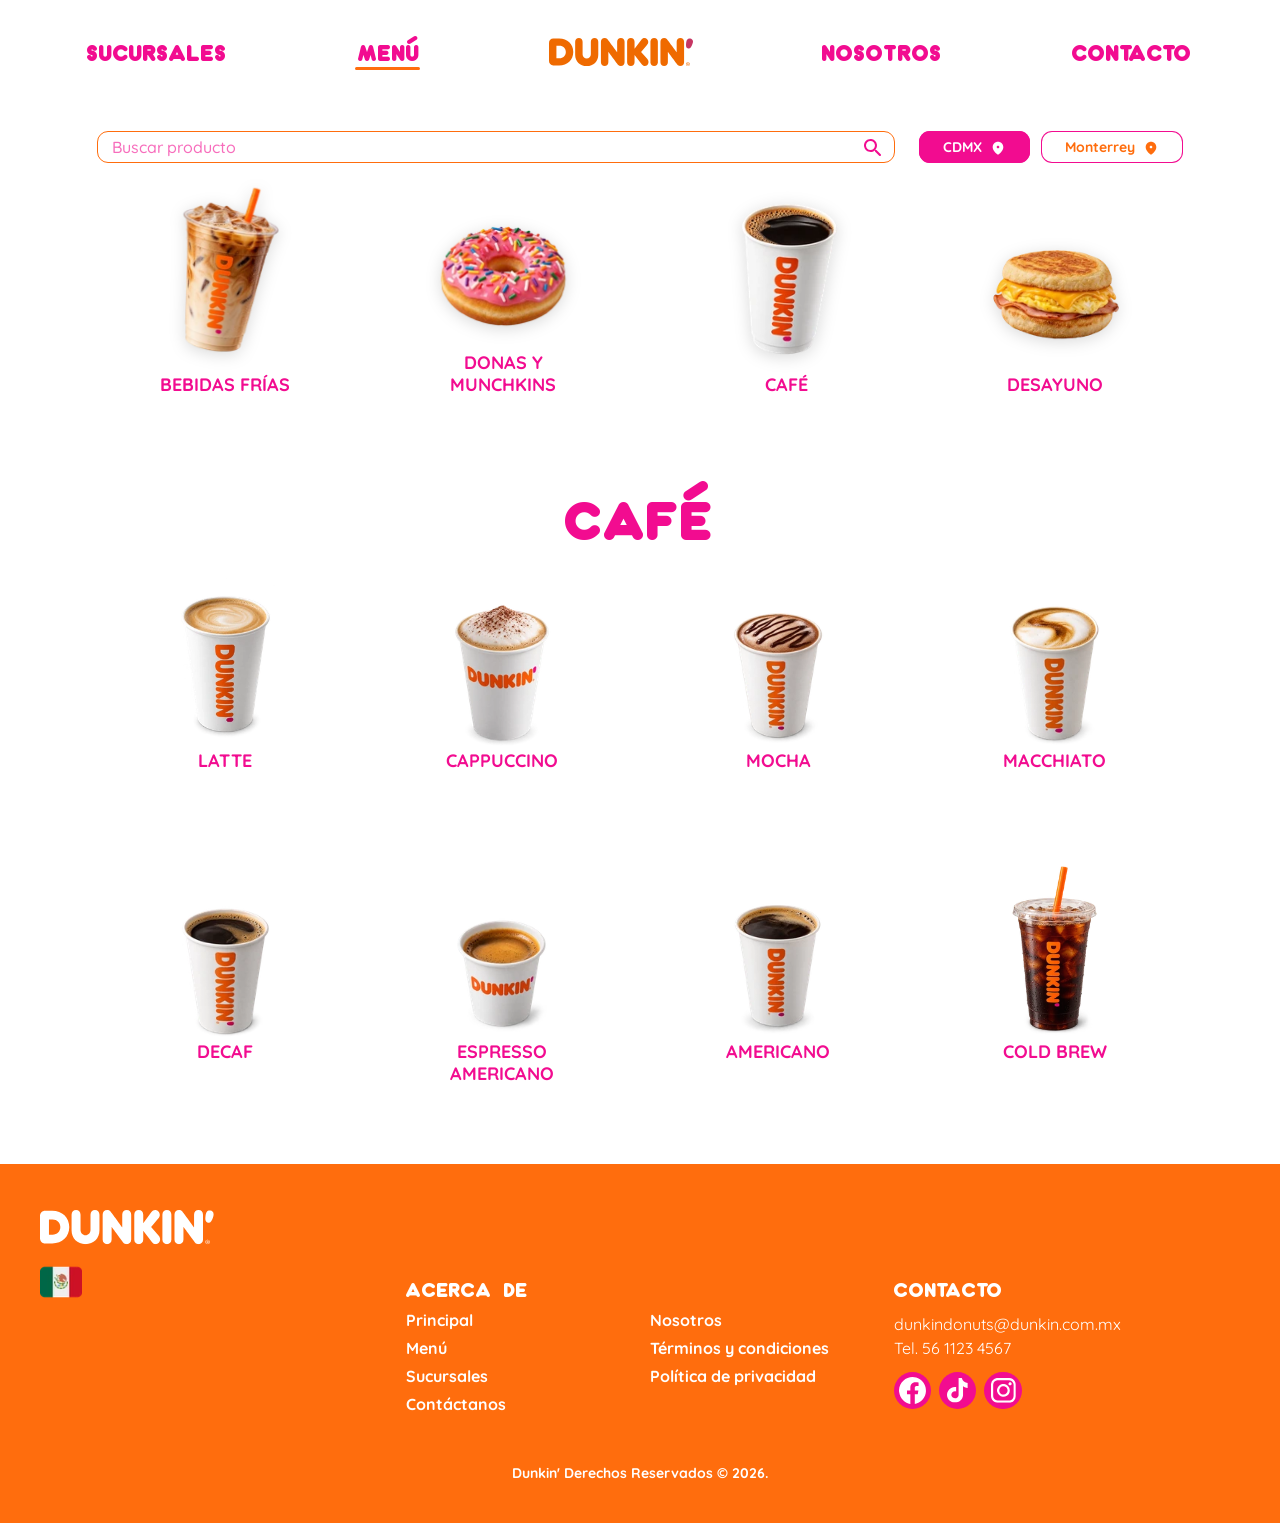
==== commit 6b6ae119: "Publica los ajustes aprobados y el cierre técnico" ====
--- a/menu-cafe.html
+++ b/menu-cafe.html
@@ -4,15 +4,16 @@
   <meta charset="utf-8">
   <meta name="viewport" content="width=device-width, initial-scale=1">
   <title>Menú-Café | Dunkin’ México</title>
+  <meta name="description" content="Consulta el catálogo de café, busca por nombre y abre la ficha de Cold Brew en este rediseño académico no oficial de Dunkin México.">
   <link rel="icon" href="data:,">
-  <link rel="stylesheet" href="css/tokens.css?v=cintas">
-  <link rel="stylesheet" href="css/base.css?v=tipografia-2">
+  <link rel="stylesheet" href="css/tokens.css?v=tipo-final">
+  <link rel="stylesheet" href="css/base.css?v=hover-sucursal">
   <link rel="stylesheet" href="css/layout.css?v=relato-espacio">
-  <link rel="stylesheet" href="css/components.css?v=relato-espacio">
-  <link rel="stylesheet" href="css/site-header.css?v=menu-movil">
+  <link rel="stylesheet" href="css/components.css?v=tipo-final">
+  <link rel="stylesheet" href="css/site-header.css?v=hover-sucursal">
   <link rel="stylesheet" href="css/menu-categories.css?v=tipografia-2">
   <link rel="stylesheet" href="css/product-card.css?v=tipografia-2">
-  <link rel="stylesheet" href="css/catalog-controls.css?v=tipografia-2">
+  <link rel="stylesheet" href="css/catalog-controls.css?v=tipo-verificado">
   <link rel="stylesheet" href="css/menu-cafe.css?v=relato-espacio">
   <script src="js/city-preference.js" defer></script>
   <link rel="stylesheet" href="css/mobile-menu.css?v=relato-espacio">
--- a/css/tokens.css
+++ b/css/tokens.css
@@ -27,9 +27,10 @@
   --type-button-compact: var(--type-secondary);
   --type-button-default: var(--type-body);
   --type-button-large: 1.125rem;
+  --type-button-primary: var(--type-button-default);
   --type-card-heading: 1.25rem;
   --type-narrative: var(--type-body);
-  --type-narrative-wide: 1.25rem;
+  --type-description: var(--type-body);
   --type-subtitle: 1.5rem;
   --type-product-title: 2.25rem;
   --type-section-title: 3rem;
@@ -56,12 +57,11 @@
   --type-narrative-campaign-wide: 6rem;
   --type-marquee-mobile: 0.9375rem;
   --type-marquee-desktop: 1.25rem;
-  --type-footer-mobile: 0.9375rem;
-  --type-footer-wide: var(--type-body);
-  --type-footer-heading-wide: var(--type-label-wide);
-  --type-footer-caption-wide: var(--type-secondary);
+  --type-footer-heading: var(--type-body);
 
+  --leading-expressive: 1.1;
   --leading-tight: 1.2;
+  --leading-secondary: 1.4;
   --leading-copy: 1.5;
   --leading-store-promo: 1.075; /* 43 px a 40 px */
   --leading-marquee-mobile: 1.066667; /* 16 px a 15 px */
@@ -105,12 +105,17 @@
 
 @media (min-width: 48rem) {
   :root {
+    --type-description: 1.125rem;
+    --type-narrative: var(--type-description);
+    --type-footer-heading: var(--type-label-wide);
     --section-space: var(--space-64);
   }
 }
 
 @media (min-width: 64rem) {
   :root {
+    --type-description: 1.25rem;
+    --type-button-primary: var(--type-button-large);
     --gap-title-description: var(--space-24);
     --gap-description-cta: var(--space-32);
     --gap-content-group: var(--space-48);
--- a/css/base.css
+++ b/css/base.css
@@ -69,6 +69,7 @@
 
 :where(a) {
   color: inherit;
+  text-decoration: none;
   text-underline-offset: 0.16em;
 }
 
--- a/css/components.css
+++ b/css/components.css
@@ -2,7 +2,7 @@
   --button-background: transparent;
   --button-color: var(--color-white);
   --button-border: transparent;
-  --button-font-size: var(--type-button-default);
+  --button-font-size: var(--type-button-primary);
   --button-padding-inline: var(--space-24);
 
   position: relative;
@@ -294,8 +294,7 @@
 
 @media (hover: hover) and (pointer: fine) {
   .store-locator-link[href]:hover {
-    text-decoration: underline;
-    text-underline-offset: 0.16em;
+    background-color: var(--color-orange);
   }
 }
 
@@ -401,7 +400,7 @@
 .site-footer {
   background: var(--color-orange);
   color: var(--color-white);
-  font-size: var(--type-footer-mobile);
+  font-size: var(--type-body);
   line-height: var(--leading-footer-body);
 }
 
@@ -427,9 +426,9 @@
 }
 
 .site-footer__heading {
-  font-size: inherit;
+  font-size: var(--type-footer-heading);
   font-weight: var(--weight-regular);
-  line-height: inherit;
+  line-height: var(--leading-tight);
 }
 
 .site-footer__nav {
@@ -485,6 +484,8 @@
 }
 
 .site-footer__copyright {
+  font-size: var(--type-secondary);
+  line-height: var(--leading-secondary);
   margin-block-start: var(--space-4);
   font-weight: var(--weight-bold);
 }
@@ -567,16 +568,7 @@
 
 @media (min-width: 64rem) {
   .site-footer {
-    font-size: var(--type-footer-wide);
     line-height: var(--leading-copy);
-  }
-
-  .site-footer__heading {
-    font-size: var(--type-footer-heading-wide);
-  }
-
-  .site-footer__copyright {
-    font-size: var(--type-footer-caption-wide);
   }
 
   .site-footer__brand {
--- a/css/site-header.css
+++ b/css/site-header.css
@@ -56,13 +56,9 @@
   text-decoration: none;
 }
 
-.site-header__link:not([aria-current]):focus-visible {
-  text-decoration: underline;
-}
-
 @media (hover: hover) and (pointer: fine) {
   .site-header__link:not([aria-current]):hover {
-    text-decoration: underline;
+    color: var(--color-orange);
   }
 }
 
--- a/css/menu-categories.css
+++ b/css/menu-categories.css
@@ -4,7 +4,7 @@
 }
 
 .menu-categories__inner {
-  --stack-gap: 1.15625rem;
+  --stack-gap: var(--space-32);
 
   align-items: center;
 }
@@ -80,7 +80,7 @@
   }
 
   .menu-categories__inner {
-    --stack-gap: 1.28125rem;
+    --stack-gap: var(--space-40);
   }
 
   .menu-category-grid {
--- a/css/catalog-controls.css
+++ b/css/catalog-controls.css
@@ -39,6 +39,7 @@
   color: var(--color-dark);
   font-family: inherit;
   font-size: var(--type-search);
+  line-height: var(--leading-tight);
   font-weight: 500;
 }
 
@@ -71,7 +72,7 @@
   border-radius: var(--radius-button);
   color: var(--color-pink);
   font-size: var(--type-card-heading);
-  line-height: 1;
+  line-height: var(--leading-tight);
   cursor: pointer;
 }
 
@@ -130,11 +131,6 @@
   mask-image: url("../assets/icons/menu-cafe/ubicacion-monterrey.svg");
 }
 
-.catalog-cities__choice:active {
-  text-decoration: underline;
-  text-underline-offset: .16em;
-}
-
 .catalog-empty {
   display: grid;
   justify-items: center;
@@ -155,9 +151,13 @@
   border-radius: var(--radius-button);
   background: transparent;
   font-weight: var(--weight-bold);
-  text-decoration: underline;
-  text-underline-offset: .16em;
   cursor: pointer;
+}
+
+@media (hover: hover) and (pointer: fine) {
+  .catalog-empty__restore:hover {
+    color: var(--color-orange);
+  }
 }
 
 .catalog-category-rail {
